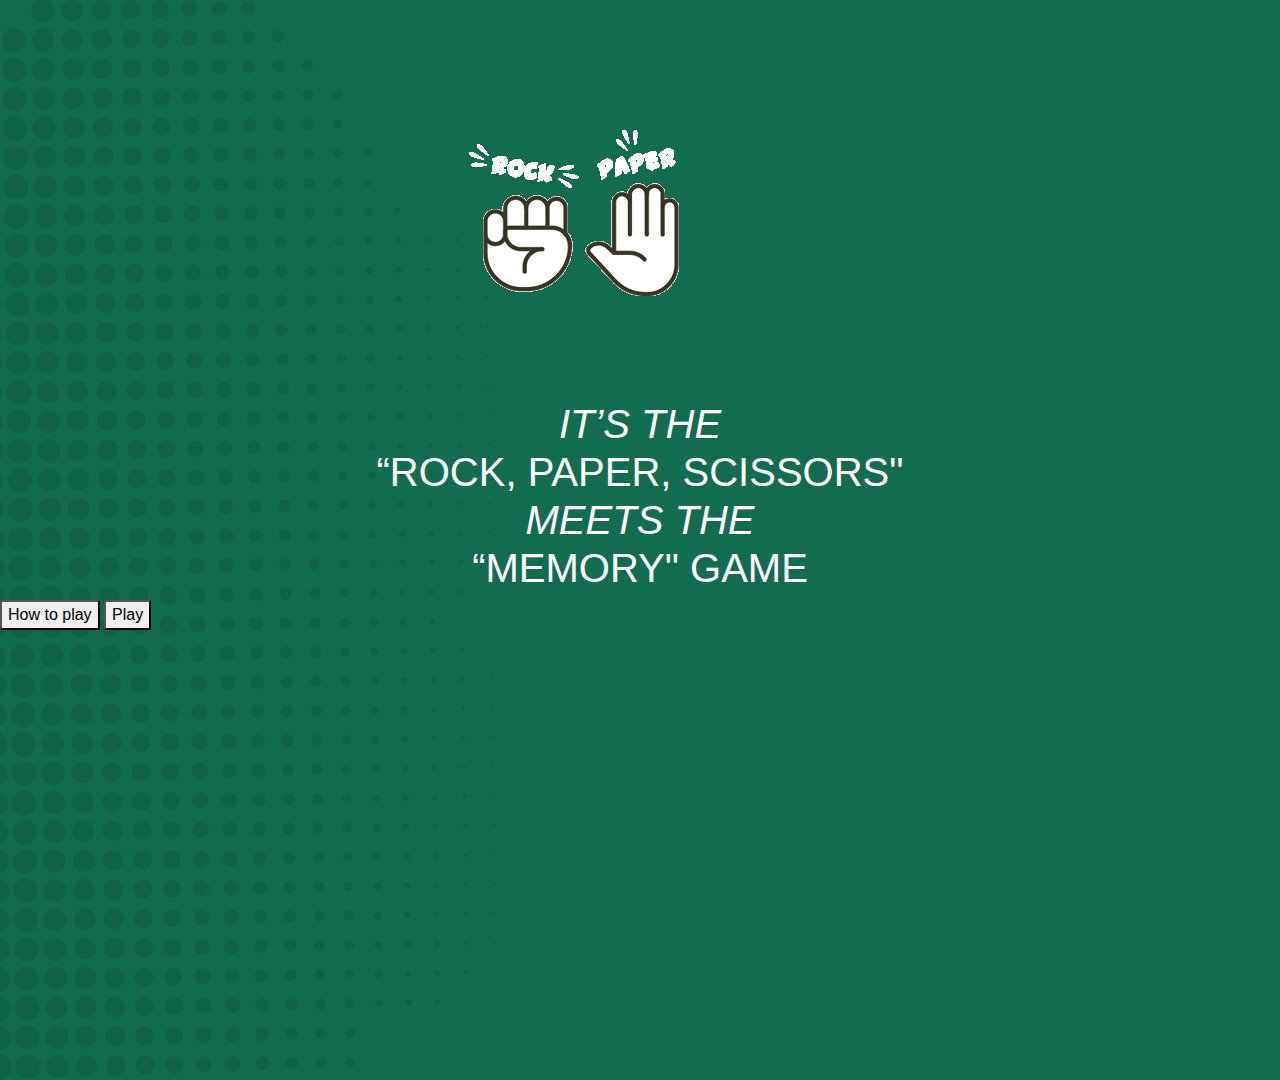
==== index.html @ 957046c8 "STYLE: Add initial styling to the main page" ====
<!DOCTYPE html>
<html lang="en">
<head>
<meta charset="UTF-8">
<meta name="viewport" content="width=device-width, initial-scale=1.0">
<meta http-equiv="X-UA-Compatible" content="ie=edge">
<meta name="Description" content="Enter your description here"/>
<link rel="stylesheet" href="https://cdnjs.cloudflare.com/ajax/libs/twitter-bootstrap/4.5.2/css/bootstrap.min.css">
<link rel="stylesheet" href="https://cdnjs.cloudflare.com/ajax/libs/font-awesome/5.15.0/css/all.min.css">
<link rel="stylesheet" href="assets/css/style.css">
<title>Now We Flip game</title>
</head>
<body>
    <div class="background-main">
        <img class="logo-main" src="assets/images/now-we-flip-logo.gif">
        <h1 class="heading-main"><em>It’s the</em><br>“Rock, Paper, Scissors"<br><em>meets the</em><br>“Memory" game</h1>
        <button>How to play</button>
        <button>Play</button>
    </div>
<script src="https://cdnjs.cloudflare.com/ajax/libs/jquery/3.5.1/jquery.slim.min.js"></script>
<script src="https://cdnjs.cloudflare.com/ajax/libs/popper.js/1.16.1/umd/popper.min.js"></script>
<script src="https://cdnjs.cloudflare.com/ajax/libs/twitter-bootstrap/4.5.2/js/bootstrap.min.js"></script>
</body>
</html>
---- assets/css/style.css ----
/*
TABLE OF CONTENTS
    0. General Rules
        - Text
    1. Main page
    2. How to Play page
    3. Play page
*/

/* -------------------- 0. General Rules -------------------- */

h1 {
    font-family: sans-serif;
    color: white;
    text-transform: uppercase;
    text-align: center;
}

/* -------------------- 1. Main page -------------------- */
.background-main {
    background-image: url(../images/background-main.jpg);
    min-height: 1080px;
}

.logo-main {
    display: block;
    margin: auto;
    padding-top: 100px;
    padding-bottom: 50px;
}
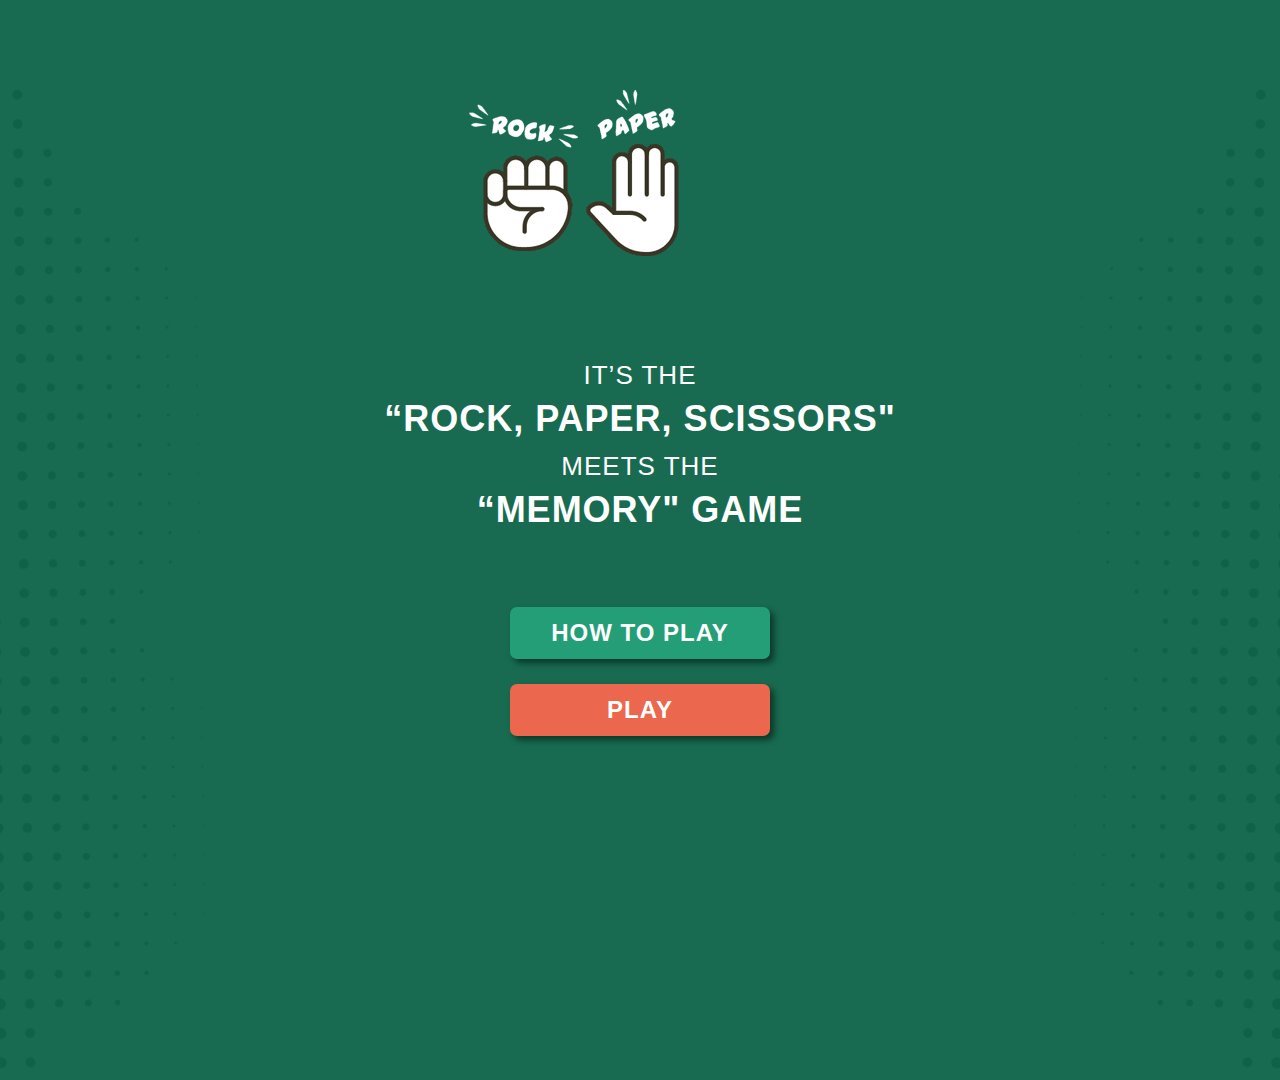
==== commit 25f60598: "FEAT: Add Howplay page boiler plate and header content" ====
--- a/index.html
+++ b/index.html
@@ -8,17 +8,19 @@
 <link rel="stylesheet" href="https://cdnjs.cloudflare.com/ajax/libs/twitter-bootstrap/4.5.2/css/bootstrap.min.css">
 <link rel="stylesheet" href="https://cdnjs.cloudflare.com/ajax/libs/font-awesome/5.15.0/css/all.min.css">
 <link rel="stylesheet" href="assets/css/style.css">
+<link rel="preconnect" href="https://fonts.gstatic.com">
+<link href="https://fonts.googleapis.com/css2?family=Montserrat:ital,wght@0,400;0,500;0,700;0,800;1,400;1,500;1,700;1,800&display=swap" rel="stylesheet">
 <title>Now We Flip game</title>
 </head>
 <body>
     <div class="background-main">
-        <img class="logo-main" src="assets/images/now-we-flip-logo.gif">
-        <h1 class="heading-main"><em>It’s the</em><br>“Rock, Paper, Scissors"<br><em>meets the</em><br>“Memory" game</h1>
-        <button>How to play</button>
-        <button>Play</button>
+        <img class="logo-main" src="assets/images/now-we-flip-greenlogo.gif" alt="Now We Flip logo">
+        <h1 class="heading-main"><em class="heading-main-small">It’s the</em><br>“Rock, Paper, Scissors"<br><em class="heading-main-small">meets the</em><br>“Memory" game</h1>
+        <a href="howplay.html" class="margin-top-seventyfive btn-main bgrd-green">How to play</a>
+        <a href="#" class="margin-top-twentyfive btn-main bgrd-red">Play</a>
     </div>
-<script src="https://cdnjs.cloudflare.com/ajax/libs/jquery/3.5.1/jquery.slim.min.js"></script>
-<script src="https://cdnjs.cloudflare.com/ajax/libs/popper.js/1.16.1/umd/popper.min.js"></script>
-<script src="https://cdnjs.cloudflare.com/ajax/libs/twitter-bootstrap/4.5.2/js/bootstrap.min.js"></script>
+    <script src="https://cdnjs.cloudflare.com/ajax/libs/jquery/3.5.1/jquery.slim.min.js"></script>
+    <script src="https://cdnjs.cloudflare.com/ajax/libs/popper.js/1.16.1/umd/popper.min.js"></script>
+    <script src="https://cdnjs.cloudflare.com/ajax/libs/twitter-bootstrap/4.5.2/js/bootstrap.min.js"></script>
 </body>
 </html>--- a/assets/css/style.css
+++ b/assets/css/style.css
@@ -1,33 +1,169 @@
 /*
 TABLE OF CONTENTS
-    0. General Rules
-        - Text
+    0. General Rules & Utility Classes
     1. Main page
     2. How to Play page
     3. Play page
+    4. Media querries
 */
 
-/* -------------------- 0. General Rules -------------------- */
+/* -------------------- 0. General Rules & Utility Classes -------------------- */
+
+html {
+    font-family: Montserrat, sans-serif;
+}
 
 h1 {
-    font-family: sans-serif;
+    font-weight: 700;
+    font-size: 2.25rem;
     color: white;
     text-transform: uppercase;
     text-align: center;
+    line-height: 2.75rem;
+    letter-spacing: 1px;
+}
+
+.bgrd-green {
+    background-color: #249e76;
+}
+
+.bgrd-red {
+    background-color: #eb674d;
+}
+
+.margin-top-twentyfive {
+    margin-top: 25px;
+}
+
+.margin-top-fifty {
+    margin-top: 50px;
+}
+
+.margin-top-seventyfive {
+    margin-top: 75px;
+}
+
+.margin-top-hundred {
+    margin-top: 100px;
+}
+
+a {
+    font-weight: 700;
+    font-style: normal;
+    text-transform: uppercase;
+    letter-spacing: 1px;
+    border-radius: 7px;
+    box-shadow: 4px 4px 6px rgba(0,0,0,0.5);
+    color:white;
+    padding: 0.5rem 0rem;
+    text-align: center;
+    text-decoration: none;
+    margin: auto;
+}
+
+a:hover {
+    text-decoration: none;
+    color: white;
+}
+
+nav {
+    width: 99%;
+    background-color: rgba(0,0,0,0.25);
+    margin: auto;
+    padding-top: 5px;
 }
 
 /* -------------------- 1. Main page -------------------- */
-.background-main {
-    background-image: url(../images/background-main.jpg);
-    min-height: 1080px;
-}
 
 .logo-main {
     display: block;
     margin: auto;
-    padding-top: 100px;
-    padding-bottom: 50px;
+    padding-top: 60px;
+    padding-bottom: 40px;
+}
+
+.heading-main-small {
+    font-size: 1.625rem;
+    font-weight: 300;
+    font-style: normal;
+}
+
+.background-main {
+    background-color: #186b50;
+    background-image: url(../images/background-main-halftone.png);
+    background-repeat: repeat;
+    background-position: center center;
+    min-height: 1080px;
+}
+
+.btn-main {
+    font-size: 1.5rem;
+    width: 260px;
+    transition: 0.3s;
+    display: block;
+}
+
+a.btn-main:hover {
+    width: 270px;
+    padding: .5rem .4rem;
+    font-size: 1.625rem;
+    box-shadow: 8px 8px 10px rgba(0,0,0,0.3);
+}
+
+/* -------------------- 2. How to Play page -------------------- */
+
+.background-how {
+    background-color: #186b50;
+}
+
+.logo-how {
+    display: block;
+    margin: auto;
+    height: 130px;
+}
+
+.btn-how {
+    display: inline-block;
+    
 }
 
 
+/* -------------------- 3. Play page -------------------- */
 
+
+
+/* -------------------- 4. Media Querries -------------------- */
+
+@media screen and (max-width: 576px) {
+	.logo-main {
+    width: 360px;
+    padding-top: 40px;
+    padding-bottom: 30px;
+    }
+    h1 {
+    font-size: 1.5rem;
+    line-height: 1.875rem;
+    }
+    .heading-main-small {
+    font-size: 1.125rem;
+    }
+}
+
+@media screen and (max-width: 400px) {
+	.logo-main {
+    width: 260px;
+    padding-top: 20px;
+    padding-bottom: 20px;
+    }
+
+    .btn-main {
+    font-size: 1.25rem;
+    width: 240px;
+    }
+
+    a.btn-main:hover {
+        width: 250px;
+        padding: .5rem .4rem;
+        font-size: 1.375rem;
+    }
+}
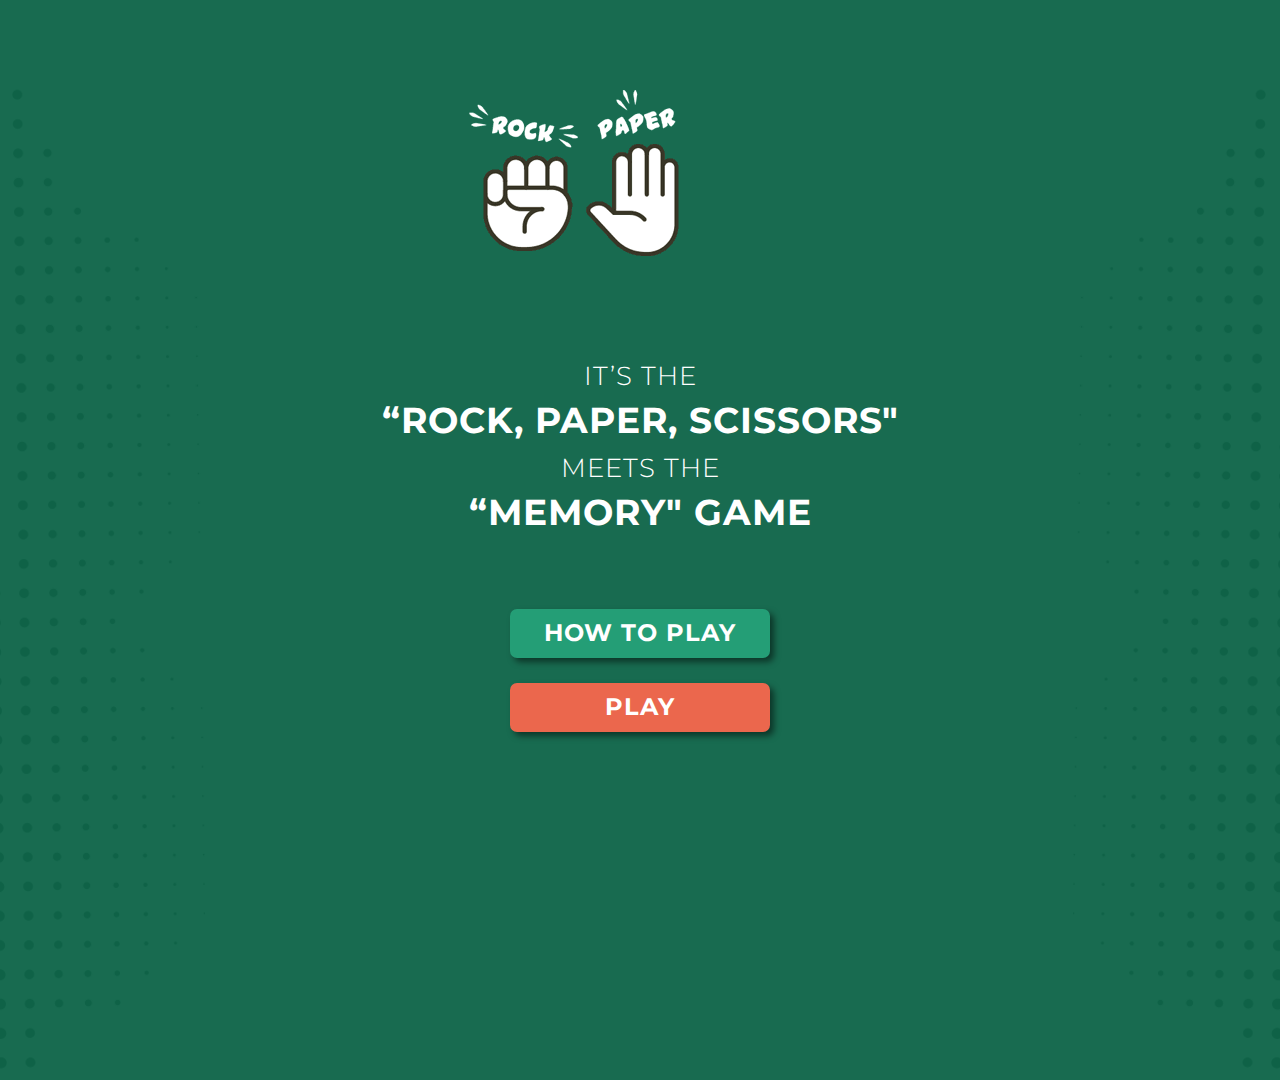
==== commit e35791d0: "FEAT: Add, style and make responsive first 2 images of How to Play" ====
--- a/index.html
+++ b/index.html
@@ -15,7 +15,7 @@
 <body>
     <div class="background-main">
         <img class="logo-main" src="assets/images/now-we-flip-greenlogo.gif" alt="Now We Flip logo">
-        <h1 class="heading-main"><em class="heading-main-small">It’s the</em><br>“Rock, Paper, Scissors"<br><em class="heading-main-small">meets the</em><br>“Memory" game</h1>
+        <h1 class="heading-main"><span class="heading-main-small">It’s the</span><br>“Rock, Paper, Scissors"<br><em class="heading-main-small">meets the</em><br>“Memory" game</h1>
         <a href="howplay.html" class="margin-top-seventyfive btn-main bgrd-green">How to play</a>
         <a href="#" class="margin-top-twentyfive btn-main bgrd-red">Play</a>
     </div>
--- a/assets/css/style.css
+++ b/assets/css/style.css
@@ -9,11 +9,11 @@
 
 /* -------------------- 0. General Rules & Utility Classes -------------------- */
 
-html {
+h1, h2, p, figcaption, span, a {
     font-family: Montserrat, sans-serif;
 }
 
-h1 {
+h1, h2 {
     font-weight: 700;
     font-size: 2.25rem;
     color: white;
@@ -21,12 +21,36 @@
     text-align: center;
     line-height: 2.75rem;
     letter-spacing: 1px;
+    margin-bottom: 0px;
+}
+
+figcaption {
+    font-style: italic;
+    font-size: .875rem;
+    text-align: center;
+    color: #1c4437;
+}
+
+.text-bold {
+    font-weight: 700;
+}
+
+.bgrd-beige {
+    background-color: #d5e1d7;
 }
 
 .bgrd-green {
     background-color: #249e76;
 }
 
+.bgrd-lightgreen {
+    background-color: #8ed1aa;
+}
+
+.bgrd-vdarkgreen {
+    background-color: #1c4437;
+}
+
 .bgrd-red {
     background-color: #eb674d;
 }
@@ -45,6 +69,18 @@
 
 .margin-top-hundred {
     margin-top: 100px;
+}
+
+.margin-bottom-twentyfive {
+    margin-bottom: 25px;
+}
+
+.padding-top-twentyfive {
+    padding-top: 25px;
+}
+
+.padding-top-fifty {
+    padding-top: 50px;
 }
 
 a {
@@ -54,8 +90,6 @@
     letter-spacing: 1px;
     border-radius: 7px;
     box-shadow: 4px 4px 6px rgba(0,0,0,0.5);
-    color:white;
-    padding: 0.5rem 0rem;
     text-align: center;
     text-decoration: none;
     margin: auto;
@@ -63,14 +97,11 @@
 
 a:hover {
     text-decoration: none;
-    color: white;
-}
-
-nav {
-    width: 99%;
-    background-color: rgba(0,0,0,0.25);
-    margin: auto;
-    padding-top: 5px;
+}
+
+.row {
+    margin-left: 0px;
+    margin-right: 0px;
 }
 
 /* -------------------- 1. Main page -------------------- */
@@ -99,12 +130,15 @@
 .btn-main {
     font-size: 1.5rem;
     width: 260px;
+    color:white;
     transition: 0.3s;
     display: block;
+    padding: .4rem .3rem;
 }
 
 a.btn-main:hover {
     width: 270px;
+    color:white;
     padding: .5rem .4rem;
     font-size: 1.625rem;
     box-shadow: 8px 8px 10px rgba(0,0,0,0.3);
@@ -114,19 +148,57 @@
 
 .background-how {
     background-color: #186b50;
+    min-height: 1080px;
+}
+
+.header-bar {
+    background-color: rgba(0,0,0,0.25);
+    width: 99%;
+    margin: auto;
 }
 
 .logo-how {
     display: block;
-    margin: auto;
     height: 130px;
+    margin: auto;
 }
 
 .btn-how {
-    display: inline-block;
-    
-}
-
+    font-size: 1.375rem;
+    width: 110px;
+    transition: 0.3s;
+    display: block;
+    margin-top: 45px;
+    color: #186b50;
+}
+
+a.btn-how:hover {
+    font-size: 1.5rem;
+    width: 120px;
+    box-shadow: 8px 8px 10px rgba(0,0,0,0.3);
+    color: #186b50;
+    background-color: #a4f2c5;
+}
+
+.heading-how {
+    padding: 15px 0px;
+}
+
+.howtoplay-content {
+    padding-left: 75px;
+    padding-right: 75px;
+    line-height: 1.5rem;
+}
+
+.img-how-desktop {
+    display: block;
+    margin: auto;
+}
+
+.img-how-mobile {
+    display: none;
+    margin: auto;
+}
 
 /* -------------------- 3. Play page -------------------- */
 
@@ -134,18 +206,47 @@
 
 /* -------------------- 4. Media Querries -------------------- */
 
+@media screen and (max-width: 1200px) {
+	.howtoplay-content {
+        padding-left: 50px;
+        padding-right: 50px;
+    }
+}
+
+@media screen and (max-width: 768px) {
+	.img-how-desktop {
+    display: none;
+    }
+    .img-how-mobile {
+        display: block;
+    }
+}
+
 @media screen and (max-width: 576px) {
+    .howtoplay-content {
+        padding-left: 25px;
+        padding-right: 25px;
+    }
 	.logo-main {
     width: 360px;
     padding-top: 40px;
     padding-bottom: 30px;
     }
-    h1 {
+    .logo-how {
+    height: 100px;
+    }
+    h1, h2 {
     font-size: 1.5rem;
     line-height: 1.875rem;
     }
     .heading-main-small {
     font-size: 1.125rem;
+    }
+    .btn-how {
+    margin-top: 30px;
+    }
+    .heading-how {
+    padding: 8px 0px;
     }
 }
 
@@ -155,7 +256,9 @@
     padding-top: 20px;
     padding-bottom: 20px;
     }
-
+     .logo-how {
+    height: 65px;
+    }
     .btn-main {
     font-size: 1.25rem;
     width: 240px;
@@ -166,4 +269,18 @@
         padding: .5rem .4rem;
         font-size: 1.375rem;
     }
-}
+    .btn-how {
+    font-size: 1rem;
+    width: 70px;
+    transition: 0.3s;
+    display: block;
+    margin-top: 20px;
+    color: #186b50;
+    }
+    a.btn-how:hover {
+    font-size: 1.125rem;
+    width: 75px;
+    box-shadow: 8px 8px 10px rgba(0,0,0,0.3);
+    color: #186b50;
+    }
+}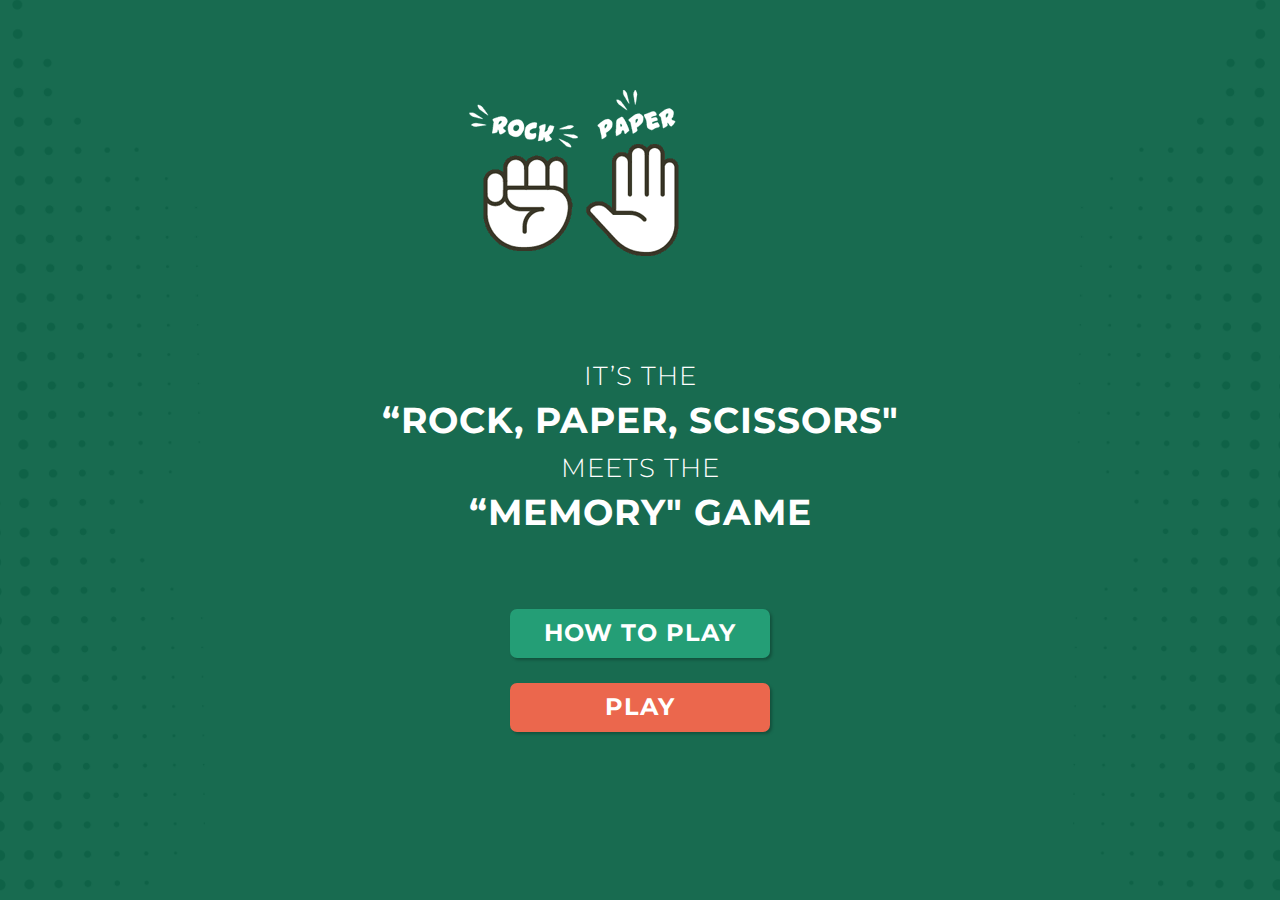
==== commit 9f06f62a: "STYLE: Add style and responsiveness to the Play and Menu buttons in the header" ====
--- a/index.html
+++ b/index.html
@@ -17,7 +17,7 @@
         <img class="logo-main" src="assets/images/now-we-flip-greenlogo.gif" alt="Now We Flip logo">
         <h1 class="heading-main"><span class="heading-main-small">It’s the</span><br>“Rock, Paper, Scissors"<br><em class="heading-main-small">meets the</em><br>“Memory" game</h1>
         <a href="howplay.html" class="margin-top-seventyfive btn-main bgrd-green">How to play</a>
-        <a href="#" class="margin-top-twentyfive btn-main bgrd-red">Play</a>
+        <a href="play.html" class="margin-top-twentyfive margin-bottom-fifty btn-main bgrd-red">Play</a>
     </div>
     <script src="https://cdnjs.cloudflare.com/ajax/libs/jquery/3.5.1/jquery.slim.min.js"></script>
     <script src="https://cdnjs.cloudflare.com/ajax/libs/popper.js/1.16.1/umd/popper.min.js"></script>
--- a/assets/css/style.css
+++ b/assets/css/style.css
@@ -9,7 +9,7 @@
 
 /* -------------------- 0. General Rules & Utility Classes -------------------- */
 
-h1, h2, p, figcaption, span, a {
+h1, h2, p, figcaption, span, a, li {
     font-family: Montserrat, sans-serif;
 }
 
@@ -29,12 +29,23 @@
     font-size: .875rem;
     text-align: center;
     color: #1c4437;
+    line-height: 1.125rem;
+    max-width: 575px;
+    margin: auto;
 }
 
 .text-bold {
     font-weight: 700;
 }
 
+.color-vdarkgreen {
+    color: #186b50;
+}
+
+.color-white {
+    color: #fff;
+}
+
 .bgrd-beige {
     background-color: #d5e1d7;
 }
@@ -55,6 +66,10 @@
     background-color: #eb674d;
 }
 
+.bgrd-beigegray {
+    background-color: #676d5f;
+}
+
 .margin-top-twentyfive {
     margin-top: 25px;
 }
@@ -73,6 +88,14 @@
 
 .margin-bottom-twentyfive {
     margin-bottom: 25px;
+}
+
+.margin-bottom-fifty {
+    margin-bottom: 50px;
+}
+
+.margin-bottom-hundred {
+    margin-bottom: 100px;
 }
 
 .padding-top-twentyfive {
@@ -89,7 +112,7 @@
     text-transform: uppercase;
     letter-spacing: 1px;
     border-radius: 7px;
-    box-shadow: 4px 4px 6px rgba(0,0,0,0.5);
+    box-shadow: 2px 2px 3px rgba(0,0,0,0.25);
     text-align: center;
     text-decoration: none;
     margin: auto;
@@ -97,11 +120,89 @@
 
 a:hover {
     text-decoration: none;
+}
+
+.menu-absolute {
+    position: absolute;
+    top: 45px;
+    right: 150px;
+}
+
+.btn-header-menu {
+    font-size: 1.375rem;
+    padding: 4px 12px;
+    width: 100px;
+    transition: 0.3s;
+    color: #1c4437;
+    background-color: #d5e1d7;
+    display: inline-block;
+    margin: 0px 5px;
+}
+
+a.btn-header-menu:hover {
+    box-shadow: 10px 10px 11px rgba(0,0,0,0.4);
+    color: #1c4437;
+}
+
+.btn-header-play {
+    font-size: 1.375rem;
+    padding: 4px 12px;
+    width: 100px;
+    transition: 0.3s;
+    color: #fff;
+    background-color: #eb674d;
+    display: inline-block;
+    margin: 0px 5px;
+}
+
+a.btn-header-play:hover {
+    box-shadow: 10px 10px 11px rgba(0,0,0,0.4);
+    color: #fff;
+}
+
+.btn-header-menu-responsive {
+    font-size: 1rem;
+    padding: 3px 5px;
+    width: 30px;
+    transition: 0.3s;
+    color: #1c4437;
+    background-color: #d5e1d7;
+    display: inline-block;
+    margin: 0px 3px;
+}
+
+.btn-header-play-responsive {
+    font-size: 1rem;
+    padding: 3px 5px;
+    width: 30px;
+    transition: 0.3s;
+    color: #fff;
+    background-color: #eb674d;
+    display: inline-block;
+    margin: 0px 3px;
+}
+
+.btn-header-menu-responsive, .btn-header-play-responsive {
+    display: none;
 }
 
 .row {
     margin-left: 0px;
     margin-right: 0px;
+}
+
+.drop-shadow {
+    box-shadow: 8px 8px 10px rgba(0,0,0,0.3);
+}
+
+.header-bar, .footer-bar {
+    background-color: rgba(0,0,0,0.25);
+    width: 100%;
+    margin: auto;
+}
+
+.footer-bar {
+    height: 65px;
 }
 
 /* -------------------- 1. Main page -------------------- */
@@ -124,7 +225,7 @@
     background-image: url(../images/background-main-halftone.png);
     background-repeat: repeat;
     background-position: center center;
-    min-height: 1080px;
+    height: 100vh;
 }
 
 .btn-main {
@@ -137,10 +238,8 @@
 }
 
 a.btn-main:hover {
-    width: 270px;
+    width: 265px;
     color:white;
-    padding: .5rem .4rem;
-    font-size: 1.625rem;
     box-shadow: 8px 8px 10px rgba(0,0,0,0.3);
 }
 
@@ -148,36 +247,12 @@
 
 .background-how {
     background-color: #186b50;
-    min-height: 1080px;
-}
-
-.header-bar {
-    background-color: rgba(0,0,0,0.25);
-    width: 99%;
-    margin: auto;
 }
 
 .logo-how {
     display: block;
     height: 130px;
     margin: auto;
-}
-
-.btn-how {
-    font-size: 1.375rem;
-    width: 110px;
-    transition: 0.3s;
-    display: block;
-    margin-top: 45px;
-    color: #186b50;
-}
-
-a.btn-how:hover {
-    font-size: 1.5rem;
-    width: 120px;
-    box-shadow: 8px 8px 10px rgba(0,0,0,0.3);
-    color: #186b50;
-    background-color: #a4f2c5;
 }
 
 .heading-how {
@@ -211,14 +286,29 @@
         padding-left: 50px;
         padding-right: 50px;
     }
+    .menu-absolute {
+        right: 50px;
+    }
+    .btn-header-menu, .btn-header-play {
+        font-size: 1rem;
+        padding: 3px 9px;
+        width: 70px;
+        margin: 0px 3px;
+    }  
 }
 
 @media screen and (max-width: 768px) {
 	.img-how-desktop {
-    display: none;
+        display: none;
     }
     .img-how-mobile {
         display: block;
+    }
+    .btn-header-menu-responsive, .btn-header-play-responsive {
+        display: inline-block;
+    }
+    .btn-header-menu, .btn-header-play {
+        display: none;
     }
 }
 
@@ -228,59 +318,64 @@
         padding-right: 25px;
     }
 	.logo-main {
-    width: 360px;
-    padding-top: 40px;
-    padding-bottom: 30px;
+        width: 360px;
+        padding-top: 40px;
+        padding-bottom: 30px;
     }
     .logo-how {
-    height: 100px;
+        height: 100px;
     }
     h1, h2 {
-    font-size: 1.5rem;
-    line-height: 1.875rem;
+        font-size: 1.5rem;
+        line-height: 1.875rem;
     }
     .heading-main-small {
-    font-size: 1.125rem;
+        font-size: 1.125rem;
     }
     .btn-how {
-    margin-top: 30px;
+        margin-top: 30px;
     }
     .heading-how {
-    padding: 8px 0px;
+        padding: 8px 0px;
+    }
+    .menu-absolute {
+        right: 30px;
     }
 }
 
 @media screen and (max-width: 400px) {
 	.logo-main {
-    width: 260px;
-    padding-top: 20px;
-    padding-bottom: 20px;
+        width: 260px;
+        padding-top: 20px;
+        padding-bottom: 20px;
     }
      .logo-how {
-    height: 65px;
+        height: 65px;
     }
     .btn-main {
-    font-size: 1.25rem;
-    width: 240px;
+        font-size: 1.25rem;
+        width: 240px;
     }
 
     a.btn-main:hover {
-        width: 250px;
-        padding: .5rem .4rem;
-        font-size: 1.375rem;
+        width: 245px;
     }
     .btn-how {
-    font-size: 1rem;
-    width: 70px;
-    transition: 0.3s;
-    display: block;
-    margin-top: 20px;
-    color: #186b50;
+        font-size: 1rem;
+        width: 70px;
+        transition: 0.3s;
+        display: block;
+        margin-top: 20px;
+        color: #186b50;
     }
     a.btn-how:hover {
-    font-size: 1.125rem;
-    width: 75px;
-    box-shadow: 8px 8px 10px rgba(0,0,0,0.3);
-    color: #186b50;
+        font-size: 1.125rem;
+        width: 75px;
+        box-shadow: 8px 8px 10px rgba(0,0,0,0.3);
+        color: #186b50;
+    }
+    .menu-absolute {
+        right: 10px;
+        top: 19px;
     }
 }